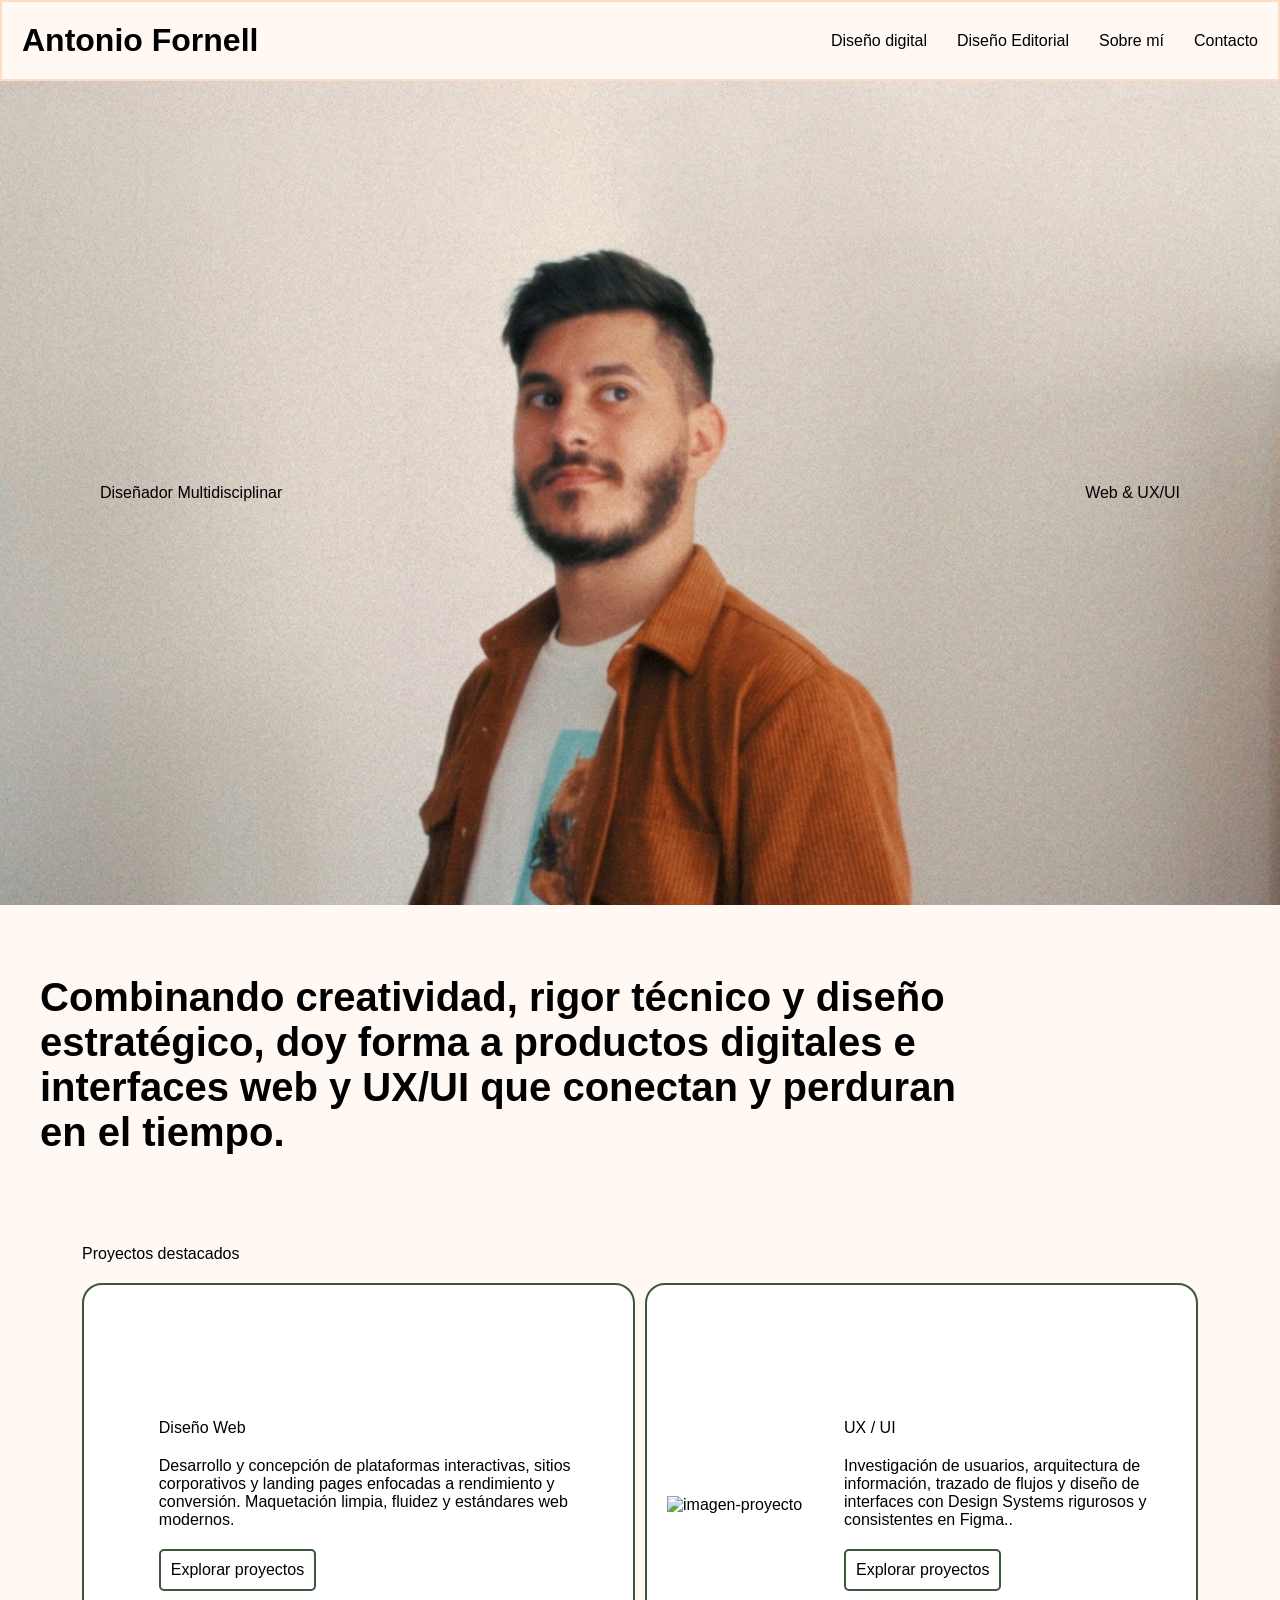
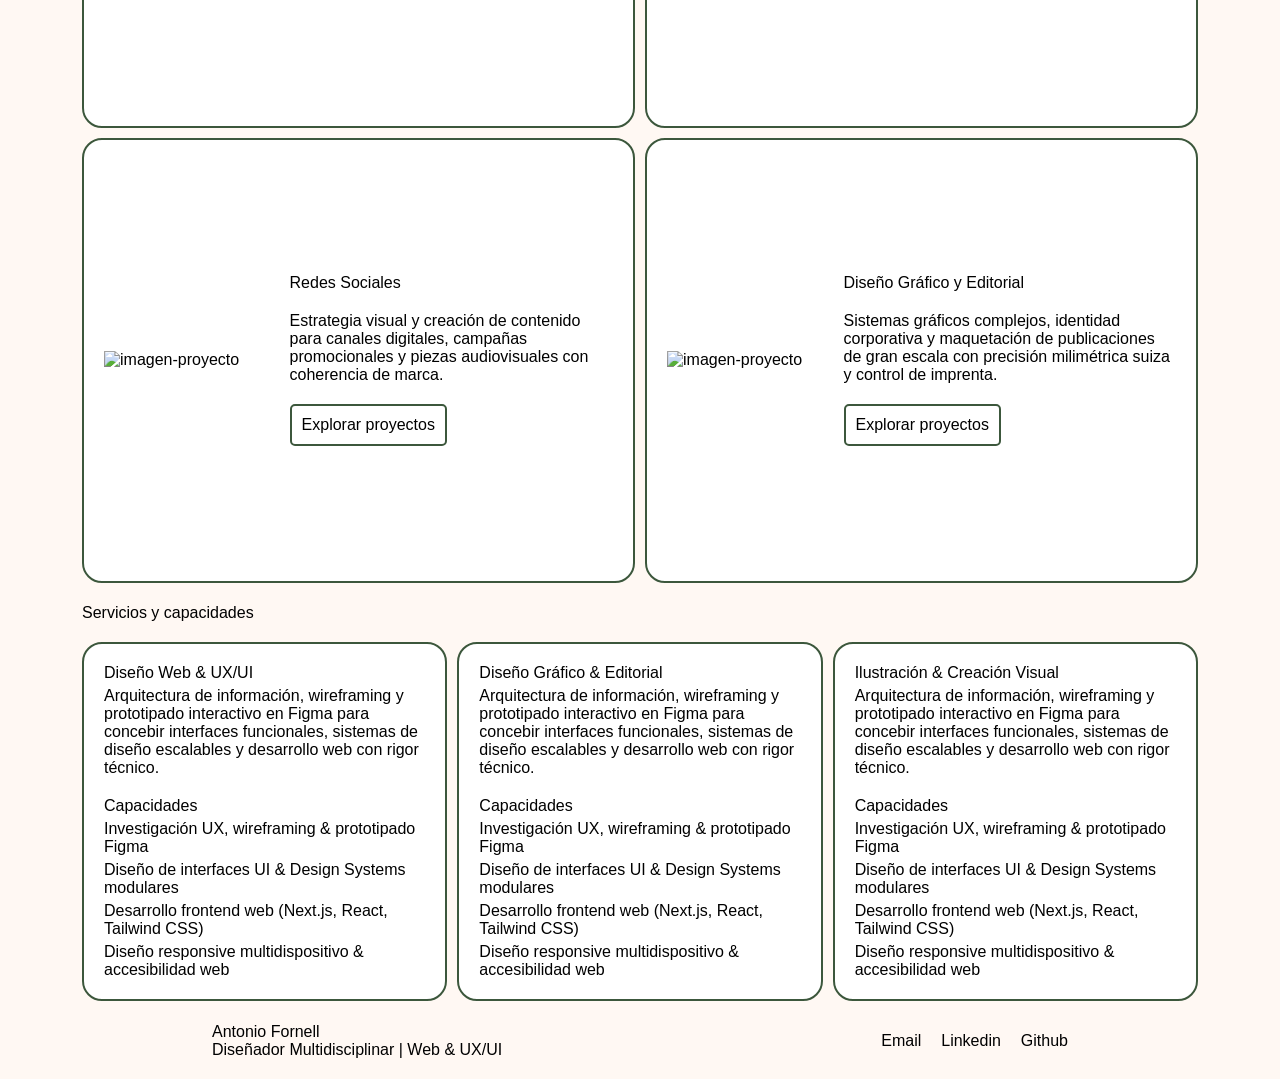
==== index.html @ 425135ae "Initial commit" ====
<!DOCTYPE html>
<html lang="en">

<head>
    <meta charset="UTF-8">
    <meta name="viewport" content="width=device-width, initial-scale=1.0">
    <title>Document</title>
    <link rel="stylesheet" href="css/index.css">
</head>

<body>


    <header class="Header">
        <h1 class="Header-h1">
            <a href="" class="Header-a">Antonio Fornell</a>
        </h1>
        <nav class="Header-nav">
            <ul class="Header-ul">
                <li class="Header-li">Diseño digital</li>
                <li class="Header-li">Diseño Editorial</li>
                <li class="Header-li">Sobre mí</li>
                <li class="Header-li">Contacto</li>
            </ul>
        </nav>
    </header>





    <main>


        <div class="Introduction">
            <h2 class="Introduction-h2">Diseñador Multidisciplinar</h2>
            <h2 class="Introduction-h2--work">Web & UX/UI</h3>
        </div>



        <div class="Text">
            <p class="Text-p">Combinando creatividad, rigor técnico y diseño estratégico, doy forma a productos
                digitales e interfaces web y UX/UI que conectan y perduran en el tiempo.</p>

        </div>


        <section class="Section-work">
            <h3 class="Section-h3">Proyectos destacados</h3>
            <ul class="Section-ul">
                <li class="Section-li--web">
                    <div class="Section-pictureweb"></div>
                    <div class="Section-web">
                        <h6 class="Web-h6">Diseño Web</h6>
                        <p class="Web-p">Desarrollo y concepción de plataformas interactivas, sitios corporativos y
                            landing pages enfocadas a rendimiento y conversión. Maquetación limpia, fluidez y estándares
                            web modernos.</p>
                        <a href="" target="_blank" class="Web-a">Explorar proyectos</a>
                    </div>
                </li>
                <li class="Section-li--ux">
                    <img src="" alt="imagen-proyecto" class="Section-img">
                    <div class="Section-web">
                        <h6 class="Web-h6">UX / UI</h6>
                        <p class="Web-p">Investigación de usuarios, arquitectura de información, trazado de flujos y
                            diseño de interfaces con Design Systems rigurosos y consistentes en Figma..</p>
                        <a href="" target="_blank" class="Web-a">Explorar proyectos</a>
                </li>
                <li class="Section-li--socials">
                    <img src="" alt="imagen-proyecto" class="Section-img">
                    <div class="Section-web">
                        <h6 class="Web-h6">Redes Sociales</h6>
                        <p class="Web-p">Estrategia visual y creación de contenido para canales digitales, campañas
                            promocionales y piezas audiovisuales con coherencia de marca.</p>
                        <a href="" target="_blank" class="Web-a">Explorar proyectos</a>
                    </div>
                </li>
                <li class="Section-li--edit">
                    <img src="" alt="imagen-proyecto" class="Section-img">
                    <div class="Section-web">
                        <h6 class="Web-h6">Diseño Gráfico y Editorial</h6>
                        <p class="Web-p">Sistemas gráficos complejos, identidad corporativa y maquetación de
                            publicaciones de gran escala con precisión milimétrica suiza y control de imprenta.</p>
                        <a href="" target="_blank" class="Web-a">Explorar proyectos</a>
                    </div>
                </li>
            </ul>
        </section>

        <section class="Section-service">
            <h3 class="Section-h3">Servicios y capacidades</h3>
            <ul class="Section-ul--service">
                <li class="Section-li--service">
                    <div class="Section-web">
                        <h4 class="Section-h4">Diseño Web & UX/UI</h4>
                        <p class="Section-p">Arquitectura de información, wireframing y prototipado interactivo en Figma
                            para concebir interfaces funcionales, sistemas de diseño escalables y desarrollo web con
                            rigor técnico.</p>
                    </div>
                    <div class="Section-service-web">
                        <h5 class="Section-h5">Capacidades</h5>
                        <ul class="Section-ul--web">
                            <li class="Section-service-li">Investigación UX, wireframing & prototipado Figma</li>
                            <li class="Section-service-li">Diseño de interfaces UI & Design Systems modulares</li>
                            <li class="Section-service-li">Desarrollo frontend web (Next.js, React, Tailwind CSS)</li>
                            <li class="Section-service-li">Diseño responsive multidispositivo & accesibilidad web</li>
                        </ul>
                    </div>

                </li>
                <li class="Section-li--service">
                    <div class="Section-web">
                        <h4 class="Section-h4">Diseño Gráfico & Editorial</h4>
                        <p class="Section-p">Arquitectura de información, wireframing y prototipado interactivo en Figma
                            para concebir interfaces funcionales, sistemas de diseño escalables y desarrollo web con
                            rigor técnico.</p>
                    </div>
                    <div class="Section-service-web">
                        <h5 class="Section-h5">Capacidades</h5>
                        <ul class="Section-ul--web">
                            <li class="Section-service-li">Investigación UX, wireframing & prototipado Figma</li>
                            <li class="Section-service-li">Diseño de interfaces UI & Design Systems modulares</li>
                            <li class="Section-service-li">Desarrollo frontend web (Next.js, React, Tailwind CSS)</li>
                            <li class="Section-service-li">Diseño responsive multidispositivo & accesibilidad web</li>
                        </ul>
                    </div>
                </li>
                <li class="Section-li--service">
                    <div class="Section-web">
                        <h4 class="Section-h4">Ilustración & Creación Visual</h4>
                        <p class="Section-p">Arquitectura de información, wireframing y prototipado interactivo en Figma
                            para concebir interfaces funcionales, sistemas de diseño escalables y desarrollo web con
                            rigor técnico.</p>
                    </div>
                    <div class="Section-service-web">
                        <h5 class="Section-h5">Capacidades</h5>
                        <ul class="Section-ul--web">
                            <li class="Section-service-li">Investigación UX, wireframing & prototipado Figma</li>
                            <li class="Section-service-li">Diseño de interfaces UI & Design Systems modulares</li>
                            <li class="Section-service-li">Desarrollo frontend web (Next.js, React, Tailwind CSS)</li>
                            <li class="Section-service-li">Diseño responsive multidispositivo & accesibilidad web</li>
                        </ul>
                    </div>
                </li>
            </ul>
        </section>



    </main>


    <footer class="Footer">
        <div class="Footer-title">
            <h4 class="Footer-h4">Antonio Fornell</h4>
            <h5 class="Footer-h5">Diseñador Multidisciplinar | Web & UX/UI</h5>
        </div>

        <div class="Footer-socials">
            <ul class="Footer-ul">
                <li class="Footer-li">
                    <a href="" target="_blank" class="Footer-a">Email</a>
                </li>
                <li class="Footer-li">
                    <a href="https://www.linkedin.com/in/antoniofornell/" target="_blank" class="Footer-a">Linkedin</a>
                </li>
                <li class="Footer-li">
                    <a href="https://github.com/antoniofornell6" target="_blank" class="Footer-a">Github</a>
                </li>
            </ul>
        </div>



    </footer>




</body>

</html>
---- css/index.css ----
* {
    margin: 0;
    padding: 0;
    border: 0;
    box-sizing: border-box;
}

:root {
    background-color: #fff8f3;
    font-size: 100%;
    font-family: system-ui, -apple-system, BlinkMacSystemFont, 'Segoe UI', Roboto, Oxygen, Ubuntu, Cantarell, 'Open Sans', 'Helvetica Neue', sans-serif;
    scroll-behavior: smooth;
}

body {
    font-family: Arial, Helvetica, sans-serif;
}

a {
    color: inherit;
    text-decoration: none;
    display: block;
}

p a {
    color: inherit;
    text-decoration: none;
    display: inline;
}

img {
    width: 100%;
    display: block;
}

li {
    list-style: none;
}

h1,
h2,
h3,
h4,
h5,
h6,
p,
a {
    font: inherit;
    color: inherit;
}




.Header {
    width: 100%;
    border: solid 2px #ffdbc1;

    display: flex;
    flex-flow: row nowrap;
    justify-content: space-between;
    align-items: center;
    padding: 20px;

    .Header-h1 {
        font-size: 200%;
        font-weight: 615;
    }

    .Header-nav {
        .Header-ul {
            display: flex;
            flex-flow: row nowrap;
            justify-content: space-between;
            align-items: center;
            gap: 30px;
        }
    }
}



/* El height lo he calculado según la altura que me sale de Header...
no se si debe ser asi o mejor quitar altura. Mi intención es */
.Introduction {
    width: 100%;

    height: calc(100vh - 4.7569rem);
    background-color: #fff8f3;

    display: flex;
    flex-flow: row nowrap;
    justify-content: space-between;
    align-items: center;
    gap: 1.25rem;
    padding: 6.25rem;

    background-image: url(../assets/portrait4.jpg);
    background-repeat: no-repeat;
    background-size: cover;
    background-position: center;
    background-attachment: scroll;


    /* En animación, mi intención es que tanto Introduction-h2 como Introduction-3
salgan de cada extremo con una linea por debajo de estos textos, en movimiento,
hasta quedarse cerca de la foto */
    .Introduction-h2 {
        display: flex;
        flex-flow: row nowrap;
        justify-content: start;
        align-items: start;
    }

    .Introduction-img {
        width: 30vw;
        max-width: 31.25rem;
    }

    .Introduction-h2--work {
        display: flex;
        flex-flow: row nowrap;
        justify-content: start;
        align-items: start;
    }
}








.Text {

    width: 100%;

    display: flex;
    flex-flow: row nowrap;
    justify-content: start;
    align-items: center;
    padding: 1.25rem 18.75rem 1.25rem 2.5rem;
    margin: 50px auto;

    .Text-p {
        font-size: 40px;
        font-weight: 600;
    }
}


.Section-work {
    width: 100%;

    display: flex;
    flex-flow: column nowrap;
    justify-content: center;
    align-items: center;
    gap: 20px;
    margin: 20px auto;
    padding: 20px;

    .Section-h3 {

        width: 90%;
    }

    .Section-ul {
        width: 90%;
        height: 100vh;

        display: grid;
        grid-template-columns: repeat(2, 1fr);
        gap: 10px;

        .Section-li--web {
            background-color: #ffffff;
            width: 100%;
            border: solid 2px rgb(60, 87, 60);
            border-radius: 1.25rem;

            display: flex;
            flex-flow: row nowrap;
            justify-content: space-between;
            align-items: center;
            gap: 20px;
            padding: 20px;

            .Section-pictureweb {
                background-color: red;
                width: 100px;

                    background-image: url(../assets/portrait4.jpg);
    background-repeat: no-repeat;
    background-size: cover;
    background-position: center;
    background-attachment: scroll;

            }

            .Section-web {
                gap: 20px;
                display: flex;
                flex-flow: column nowrap;
                justify-content: start;
                align-items: start;


                .Web-a {
                    border: solid 2px rgb(60, 87, 60);
                    padding: 10px;
                    border-radius: 5px;

                }
            }
        }

        .Section-li--ux {
            background-color: #ffffff;
            width: 100%;
            border: solid 2px rgb(60, 87, 60);

            border-radius: 1.25rem;

            display: flex;
            flex-flow: row nowrap;
            justify-content: space-between;
            align-items: center;
            gap: 20px;
            padding: 20px;

            .Section-web {
                gap: 20px;
                display: flex;
                flex-flow: column nowrap;
                justify-content: start;
                align-items: start;


                .Web-a {
                    border: solid 2px rgb(60, 87, 60);
                    padding: 10px;
                    border-radius: 5px;

                }
            }
        }

        .Section-li--socials {
            background-color: #ffffff;
            width: 100%;
            border: solid 2px rgb(60, 87, 60);
            border-radius: 1.25rem;

            display: flex;
            flex-flow: row nowrap;
            justify-content: space-between;
            align-items: center;
            gap: 20px;
            padding: 20px;

            .Section-web {
                gap: 20px;
                display: flex;
                flex-flow: column nowrap;
                justify-content: start;
                align-items: start;


                .Web-a {
                    border: solid 2px rgb(60, 87, 60);
                    padding: 10px;
                    border-radius: 5px;

                }
            }
        }

        .Section-li--edit {
            background-color: #ffffff;
            width: 100%;
            border: solid 2px rgb(60, 87, 60);
            border-radius: 1.25rem;

            display: flex;
            flex-flow: row nowrap;
            justify-content: space-between;
            align-items: center;
            gap: 20px;
            padding: 20px;

            .Section-web {
                gap: 20px;
                display: flex;
                flex-flow: column nowrap;
                justify-content: start;
                align-items: start;


                .Web-a {
                    border: solid 2px rgb(60, 87, 60);
                    padding: 10px;
                    border-radius: 5px;

                }
            }
        }
    }



}

.Section-service {
    width: 100%;
    height: 40vh;

    display: flex;
    flex-flow: column nowrap;
    justify-content: center;
    align-items: center;
    gap: 20px;
    margin: 20px auto;
    padding: 20px;

    .Section-h3 {
        width: 90%;
    }

    .Section-ul--service {

        width: 90%;

        display: grid;
        grid-template-columns: repeat(3, 1fr);
        gap: 10px;

        .Section-li--service {
            background-color: #ffffff;
            border: solid 2px rgb(60, 87, 60);
            border-radius: 1.25rem;
            width: 100%;

            display: flex;
            flex-flow: column nowrap;
            justify-content: start;
            align-items: center;
            gap: 1.25rem;
            padding: 1.25rem;

            .Section-web {
                display: flex;
                flex-flow: column nowrap;
                justify-content: start;
                align-items: start;
                gap: .3125rem;
            }

            .Section-service-web {
                display: flex;
                flex-flow: column nowrap;
                justify-content: start;
                align-items: start;
                gap: .3125rem;

                .Section-ul--web {
                    display: flex;
                    flex-flow: column nowrap;
                    justify-content: start;
                    align-items: start;
                    gap: .3125rem;
                }
            }

        }

        .Section-li--service {
            background-color: #ffffff;
            border: solid 2px rgb(60, 87, 60);
            border-radius: 1.25rem;
            width: 100%;

            display: flex;
            flex-flow: column nowrap;
            justify-content: start;
            align-items: center;
            gap: 1.25rem;
            padding: 1.25rem;

            .Section-web {
                display: flex;
                flex-flow: column nowrap;
                justify-content: start;
                align-items: start;
                gap: .3125rem;
            }

            .Section-service-web {
                display: flex;
                flex-flow: column nowrap;
                justify-content: start;
                align-items: start;
                gap: .3125rem;

                .Section-ul--web {
                    display: flex;
                    flex-flow: column nowrap;
                    justify-content: start;
                    align-items: start;
                    gap: .3125rem;
                }
            }

        }

        .Section-li--service {
            background-color: #ffffff;
            border: solid 2px rgb(60, 87, 60);
            border-radius: 1.25rem;
            width: 100%;

            display: flex;
            flex-flow: column nowrap;
            justify-content: start;
            align-items: center;
            gap: 1.25rem;
            padding: 1.25rem;

            .Section-web {
                display: flex;
                flex-flow: column nowrap;
                justify-content: start;
                align-items: start;
                gap: .3125rem;
            }

            .Section-service-web {
                display: flex;
                flex-flow: column nowrap;
                justify-content: start;
                align-items: start;
                gap: .3125rem;

                .Section-ul--web {
                    display: flex;
                    flex-flow: column nowrap;
                    justify-content: start;
                    align-items: start;
                    gap: .3125rem;
                }
            }

        }


    }


}


.Footer {
    width: 70%;
    display: flex;
    flex-flow: row nowrap;
    justify-content: space-between;
    align-items: center;
    gap: 20px;
    margin: auto;
    padding: 20px;


    .Footer-ul {


        display: flex;
        flex-flow: row nowrap;
        justify-content: space-between;
        align-items: center;
        gap: 20px;
    }
}
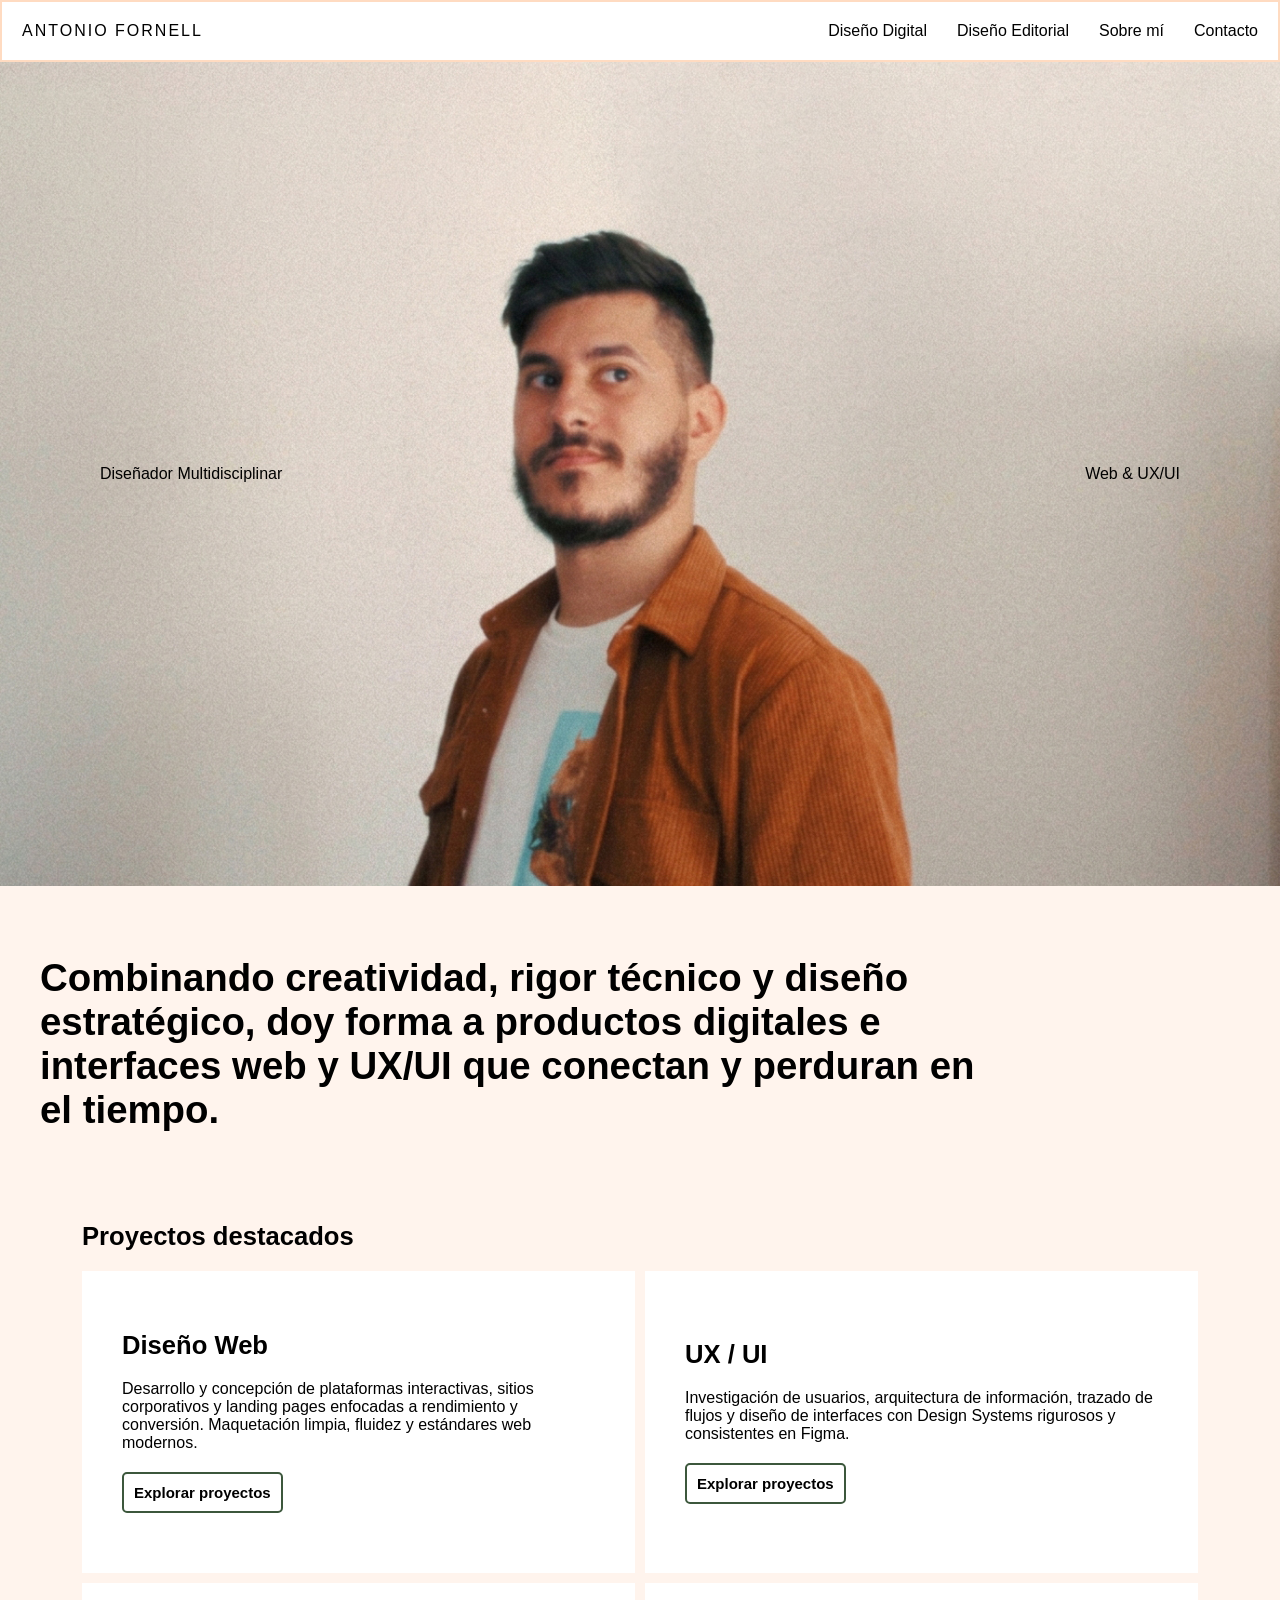
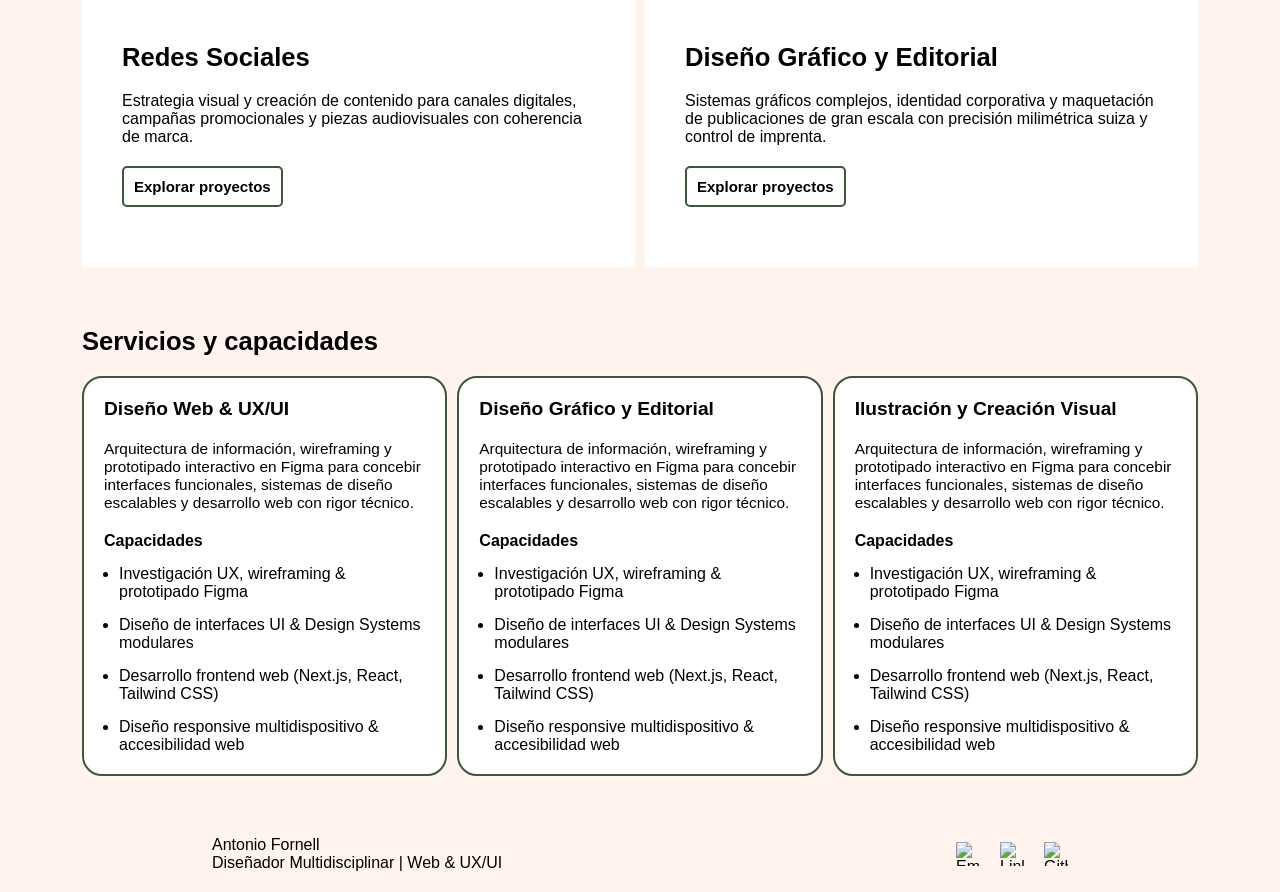
==== commit 525f475a: "Agregar imágenes de contacto y actualizar estilos en el diseño" ====
--- a/index.html
+++ b/index.html
@@ -17,7 +17,7 @@
         </h1>
         <nav class="Header-nav">
             <ul class="Header-ul">
-                <li class="Header-li">Diseño digital</li>
+                <li class="Header-li">Diseño Digital</li>
                 <li class="Header-li">Diseño Editorial</li>
                 <li class="Header-li">Sobre mí</li>
                 <li class="Header-li">Contacto</li>
@@ -48,41 +48,40 @@
 
         <section class="Section-work">
             <h3 class="Section-h3">Proyectos destacados</h3>
-            <ul class="Section-ul">
-                <li class="Section-li--web">
-                    <div class="Section-pictureweb"></div>
-                    <div class="Section-web">
-                        <h6 class="Web-h6">Diseño Web</h6>
-                        <p class="Web-p">Desarrollo y concepción de plataformas interactivas, sitios corporativos y
+            <ul class="Section-ul--work">
+                <li class="Section-li--work">
+                    <div class="Section-work">
+                        <h6 class="Work-h6">Diseño Web</h6>
+                        <p class="Work-p">Desarrollo y concepción de plataformas interactivas, sitios corporativos y
                             landing pages enfocadas a rendimiento y conversión. Maquetación limpia, fluidez y estándares
                             web modernos.</p>
-                        <a href="" target="_blank" class="Web-a">Explorar proyectos</a>
+                        <a href="" target="_blank" class="Work-a">Explorar proyectos</a>
                     </div>
                 </li>
-                <li class="Section-li--ux">
-                    <img src="" alt="imagen-proyecto" class="Section-img">
-                    <div class="Section-web">
-                        <h6 class="Web-h6">UX / UI</h6>
-                        <p class="Web-p">Investigación de usuarios, arquitectura de información, trazado de flujos y
-                            diseño de interfaces con Design Systems rigurosos y consistentes en Figma..</p>
-                        <a href="" target="_blank" class="Web-a">Explorar proyectos</a>
-                </li>
-                <li class="Section-li--socials">
-                    <img src="" alt="imagen-proyecto" class="Section-img">
-                    <div class="Section-web">
-                        <h6 class="Web-h6">Redes Sociales</h6>
-                        <p class="Web-p">Estrategia visual y creación de contenido para canales digitales, campañas
-                            promocionales y piezas audiovisuales con coherencia de marca.</p>
-                        <a href="" target="_blank" class="Web-a">Explorar proyectos</a>
+                <li class="Section-li--work">
+                    <div class="Section-work">
+                        <h6 class="Work-h6">UX / UI</h6>
+                        <p class="Work-p">Investigación de usuarios, arquitectura de información, trazado de flujos y
+                            diseño de interfaces con Design Systems rigurosos y consistentes en Figma.</p>
+                        <a href="" target="_blank" class="Work-a">Explorar proyectos</a>
                     </div>
                 </li>
-                <li class="Section-li--edit">
-                    <img src="" alt="imagen-proyecto" class="Section-img">
-                    <div class="Section-web">
-                        <h6 class="Web-h6">Diseño Gráfico y Editorial</h6>
-                        <p class="Web-p">Sistemas gráficos complejos, identidad corporativa y maquetación de
+
+                <li class="Section-li--work">
+                    <div class="Section-work">
+                        <h6 class="Work-h6">Redes Sociales</h6>
+                        <p class="Work-p">Estrategia visual y creación de contenido para canales digitales, campañas
+                            promocionales y piezas audiovisuales con coherencia de marca.</p>
+                        <a href="" target="_blank" class="Work-a">Explorar proyectos</a>
+                    </div>
+                </li>
+
+                <li class="Section-li--work">
+                    <div class="Section-work">
+                        <h6 class="Work-h6">Diseño Gráfico y Editorial</h6>
+                        <p class="Work-p">Sistemas gráficos complejos, identidad corporativa y maquetación de
                             publicaciones de gran escala con precisión milimétrica suiza y control de imprenta.</p>
-                        <a href="" target="_blank" class="Web-a">Explorar proyectos</a>
+                        <a href="" target="_blank" class="Work-a">Explorar proyectos</a>
                     </div>
                 </li>
             </ul>
@@ -90,60 +89,54 @@
 
         <section class="Section-service">
             <h3 class="Section-h3">Servicios y capacidades</h3>
-            <ul class="Section-ul--service">
-                <li class="Section-li--service">
-                    <div class="Section-web">
-                        <h4 class="Section-h4">Diseño Web & UX/UI</h4>
-                        <p class="Section-p">Arquitectura de información, wireframing y prototipado interactivo en Figma
-                            para concebir interfaces funcionales, sistemas de diseño escalables y desarrollo web con
-                            rigor técnico.</p>
-                    </div>
-                    <div class="Section-service-web">
-                        <h5 class="Section-h5">Capacidades</h5>
-                        <ul class="Section-ul--web">
+            <div class="Service">
+                <div class="Service-design">
+                    <h4 class="Section-h4">Diseño Web & UX/UI</h4>
+                    <p class="Section-p">Arquitectura de información, wireframing y prototipado interactivo en Figma
+                        para concebir interfaces funcionales, sistemas de diseño escalables y desarrollo web con
+                        rigor técnico.</p>
+                    <div class="Service-prop">
+                        <h5 class="Service-h5">Capacidades</h5>
+                        <ul class="Section-ul--design">
                             <li class="Section-service-li">Investigación UX, wireframing & prototipado Figma</li>
                             <li class="Section-service-li">Diseño de interfaces UI & Design Systems modulares</li>
                             <li class="Section-service-li">Desarrollo frontend web (Next.js, React, Tailwind CSS)</li>
                             <li class="Section-service-li">Diseño responsive multidispositivo & accesibilidad web</li>
                         </ul>
                     </div>
+                </div>
 
-                </li>
-                <li class="Section-li--service">
-                    <div class="Section-web">
-                        <h4 class="Section-h4">Diseño Gráfico & Editorial</h4>
-                        <p class="Section-p">Arquitectura de información, wireframing y prototipado interactivo en Figma
-                            para concebir interfaces funcionales, sistemas de diseño escalables y desarrollo web con
-                            rigor técnico.</p>
-                    </div>
-                    <div class="Section-service-web">
-                        <h5 class="Section-h5">Capacidades</h5>
-                        <ul class="Section-ul--web">
+                <div class="Service-design">
+                    <h4 class="Section-h4">Diseño Gráfico y Editorial</h4>
+                    <p class="Section-p">Arquitectura de información, wireframing y prototipado interactivo en Figma
+                        para concebir interfaces funcionales, sistemas de diseño escalables y desarrollo web con
+                        rigor técnico.</p>
+                    <div class="Service-prop">
+                        <h5 class="Service-h5">Capacidades</h5>
+                        <ul class="Section-ul--design">
                             <li class="Section-service-li">Investigación UX, wireframing & prototipado Figma</li>
                             <li class="Section-service-li">Diseño de interfaces UI & Design Systems modulares</li>
                             <li class="Section-service-li">Desarrollo frontend web (Next.js, React, Tailwind CSS)</li>
                             <li class="Section-service-li">Diseño responsive multidispositivo & accesibilidad web</li>
                         </ul>
                     </div>
-                </li>
-                <li class="Section-li--service">
-                    <div class="Section-web">
-                        <h4 class="Section-h4">Ilustración & Creación Visual</h4>
-                        <p class="Section-p">Arquitectura de información, wireframing y prototipado interactivo en Figma
-                            para concebir interfaces funcionales, sistemas de diseño escalables y desarrollo web con
-                            rigor técnico.</p>
-                    </div>
-                    <div class="Section-service-web">
-                        <h5 class="Section-h5">Capacidades</h5>
-                        <ul class="Section-ul--web">
+                </div>
+
+                <div class="Service-design">
+                    <h4 class="Section-h4">Ilustración y Creación Visual</h4>
+                    <p class="Section-p">Arquitectura de información, wireframing y prototipado interactivo en Figma
+                        para concebir interfaces funcionales, sistemas de diseño escalables y desarrollo web con
+                        rigor técnico.</p>
+                    <div class="Service-prop">
+                        <h5 class="Service-h5">Capacidades</h5>
+                        <ul class="Section-ul--design">
                             <li class="Section-service-li">Investigación UX, wireframing & prototipado Figma</li>
                             <li class="Section-service-li">Diseño de interfaces UI & Design Systems modulares</li>
                             <li class="Section-service-li">Desarrollo frontend web (Next.js, React, Tailwind CSS)</li>
                             <li class="Section-service-li">Diseño responsive multidispositivo & accesibilidad web</li>
                         </ul>
                     </div>
-                </li>
-            </ul>
+                </div>
         </section>
 
 
@@ -160,13 +153,19 @@
         <div class="Footer-socials">
             <ul class="Footer-ul">
                 <li class="Footer-li">
-                    <a href="" target="_blank" class="Footer-a">Email</a>
+                    <a href="mailto:fornell6795@hotmail.com" target="_blank" class="Footer-a">
+                        <img src="../PEC-04/assets/email.png" alt="Email" class="Socials-img">
+                    </a>
                 </li>
                 <li class="Footer-li">
-                    <a href="https://www.linkedin.com/in/antoniofornell/" target="_blank" class="Footer-a">Linkedin</a>
+                    <a href="https://www.linkedin.com/in/antoniofornell/" target="_blank" class="Footer-a">
+                        <img src="../PEC-04/assets/linkedin.png" alt="Linkedin" class="Socials-img">
+                    </a>
                 </li>
                 <li class="Footer-li">
-                    <a href="https://github.com/antoniofornell6" target="_blank" class="Footer-a">Github</a>
+                    <a href="https://github.com/antoniofornell6" target="_blank" class="Footer-a">
+                        <img src="../PEC-04/assets/github.png" alt="Github" class="Socials-img">
+                    </a>
                 </li>
             </ul>
         </div>
--- a/css/index.css
+++ b/css/index.css
@@ -6,7 +6,7 @@
 }
 
 :root {
-    background-color: #fff8f3;
+    background-color: #fff4ed;
     font-size: 100%;
     font-family: system-ui, -apple-system, BlinkMacSystemFont, 'Segoe UI', Roboto, Oxygen, Ubuntu, Cantarell, 'Open Sans', 'Helvetica Neue', sans-serif;
     scroll-behavior: smooth;
@@ -54,6 +54,7 @@
 
 .Header {
     width: 100%;
+    background-color: #ffffff;
     border: solid 2px #ffdbc1;
 
     display: flex;
@@ -63,8 +64,10 @@
     padding: 20px;
 
     .Header-h1 {
-        font-size: 200%;
-        font-weight: 615;
+        text-transform: uppercase;
+        font-size: 100%;
+        font-weight: 100;
+        letter-spacing: 2px;
     }
 
     .Header-nav {
@@ -144,7 +147,7 @@
     margin: 50px auto;
 
     .Text-p {
-        font-size: 40px;
+        font-size: 3vw;
         font-weight: 600;
     }
 }
@@ -164,21 +167,20 @@
     .Section-h3 {
 
         width: 90%;
-    }
-
-    .Section-ul {
+        font-size: 2vw;
+        font-weight: 600;
+    }
+
+    .Section-ul--work {
         width: 90%;
-        height: 100vh;
-
         display: grid;
         grid-template-columns: repeat(2, 1fr);
         gap: 10px;
 
-        .Section-li--web {
+        .Section-li--work {
             background-color: #ffffff;
             width: 100%;
-            border: solid 2px rgb(60, 87, 60);
-            border-radius: 1.25rem;
+
 
             display: flex;
             flex-flow: row nowrap;
@@ -187,19 +189,13 @@
             gap: 20px;
             padding: 20px;
 
-            .Section-pictureweb {
-                background-color: red;
-                width: 100px;
-
-                    background-image: url(../assets/portrait4.jpg);
-    background-repeat: no-repeat;
-    background-size: cover;
-    background-position: center;
-    background-attachment: scroll;
-
-            }
-
-            .Section-web {
+            .Work-h6 {
+                font-size: 2vw;
+                font-weight: 600;
+            }
+
+
+            .Section-work {
                 gap: 20px;
                 display: flex;
                 flex-flow: column nowrap;
@@ -207,105 +203,16 @@
                 align-items: start;
 
 
-                .Web-a {
+                .Work-a {
                     border: solid 2px rgb(60, 87, 60);
                     padding: 10px;
                     border-radius: 5px;
+                    font-size: .9375rem;
+                    font-weight: 600;
 
                 }
             }
         }
-
-        .Section-li--ux {
-            background-color: #ffffff;
-            width: 100%;
-            border: solid 2px rgb(60, 87, 60);
-
-            border-radius: 1.25rem;
-
-            display: flex;
-            flex-flow: row nowrap;
-            justify-content: space-between;
-            align-items: center;
-            gap: 20px;
-            padding: 20px;
-
-            .Section-web {
-                gap: 20px;
-                display: flex;
-                flex-flow: column nowrap;
-                justify-content: start;
-                align-items: start;
-
-
-                .Web-a {
-                    border: solid 2px rgb(60, 87, 60);
-                    padding: 10px;
-                    border-radius: 5px;
-
-                }
-            }
-        }
-
-        .Section-li--socials {
-            background-color: #ffffff;
-            width: 100%;
-            border: solid 2px rgb(60, 87, 60);
-            border-radius: 1.25rem;
-
-            display: flex;
-            flex-flow: row nowrap;
-            justify-content: space-between;
-            align-items: center;
-            gap: 20px;
-            padding: 20px;
-
-            .Section-web {
-                gap: 20px;
-                display: flex;
-                flex-flow: column nowrap;
-                justify-content: start;
-                align-items: start;
-
-
-                .Web-a {
-                    border: solid 2px rgb(60, 87, 60);
-                    padding: 10px;
-                    border-radius: 5px;
-
-                }
-            }
-        }
-
-        .Section-li--edit {
-            background-color: #ffffff;
-            width: 100%;
-            border: solid 2px rgb(60, 87, 60);
-            border-radius: 1.25rem;
-
-            display: flex;
-            flex-flow: row nowrap;
-            justify-content: space-between;
-            align-items: center;
-            gap: 20px;
-            padding: 20px;
-
-            .Section-web {
-                gap: 20px;
-                display: flex;
-                flex-flow: column nowrap;
-                justify-content: start;
-                align-items: start;
-
-
-                .Web-a {
-                    border: solid 2px rgb(60, 87, 60);
-                    padding: 10px;
-                    border-radius: 5px;
-
-                }
-            }
-        }
     }
 
 
@@ -314,8 +221,6 @@
 
 .Section-service {
     width: 100%;
-    height: 40vh;
-
     display: flex;
     flex-flow: column nowrap;
     justify-content: center;
@@ -326,17 +231,17 @@
 
     .Section-h3 {
         width: 90%;
-    }
-
-    .Section-ul--service {
-
+        font-size: 2vw;
+        font-weight: 600;
+    }
+
+    .Service {
         width: 90%;
-
         display: grid;
         grid-template-columns: repeat(3, 1fr);
         gap: 10px;
 
-        .Section-li--service {
+        .Service-design {
             background-color: #ffffff;
             border: solid 2px rgb(60, 87, 60);
             border-radius: 1.25rem;
@@ -345,119 +250,52 @@
             display: flex;
             flex-flow: column nowrap;
             justify-content: start;
-            align-items: center;
+            align-items: start;
             gap: 1.25rem;
             padding: 1.25rem;
 
-            .Section-web {
+            .Section-h4 {
+                width: 90%;
+                font-size: 1.5vw;
+                font-weight: 600;
+            }
+
+            .Section-p {
+                font-size: 1.2vw;
+                font-weight: 100;
+            }
+
+        }
+
+        .Service-prop {
+            display: flex;
+            flex-flow: column nowrap;
+            justify-content: start;
+            align-items: start;
+            gap: .3125rem;
+
+            .Service-h5 {
+                width: 90%;
+                font-size: 1.25vw;
+                font-weight: 600;
+            }
+
+            .Section-ul--design {
                 display: flex;
                 flex-flow: column nowrap;
                 justify-content: start;
                 align-items: start;
                 gap: .3125rem;
-            }
-
-            .Section-service-web {
-                display: flex;
-                flex-flow: column nowrap;
-                justify-content: start;
-                align-items: start;
-                gap: .3125rem;
-
-                .Section-ul--web {
-                    display: flex;
-                    flex-flow: column nowrap;
-                    justify-content: start;
-                    align-items: start;
-                    gap: .3125rem;
+
+                .Section-service-li {
+                    list-style-type: disc;
+                    margin: .625rem 0px 0px .9375rem;
                 }
             }
-
-        }
-
-        .Section-li--service {
-            background-color: #ffffff;
-            border: solid 2px rgb(60, 87, 60);
-            border-radius: 1.25rem;
-            width: 100%;
-
-            display: flex;
-            flex-flow: column nowrap;
-            justify-content: start;
-            align-items: center;
-            gap: 1.25rem;
-            padding: 1.25rem;
-
-            .Section-web {
-                display: flex;
-                flex-flow: column nowrap;
-                justify-content: start;
-                align-items: start;
-                gap: .3125rem;
-            }
-
-            .Section-service-web {
-                display: flex;
-                flex-flow: column nowrap;
-                justify-content: start;
-                align-items: start;
-                gap: .3125rem;
-
-                .Section-ul--web {
-                    display: flex;
-                    flex-flow: column nowrap;
-                    justify-content: start;
-                    align-items: start;
-                    gap: .3125rem;
-                }
-            }
-
-        }
-
-        .Section-li--service {
-            background-color: #ffffff;
-            border: solid 2px rgb(60, 87, 60);
-            border-radius: 1.25rem;
-            width: 100%;
-
-            display: flex;
-            flex-flow: column nowrap;
-            justify-content: start;
-            align-items: center;
-            gap: 1.25rem;
-            padding: 1.25rem;
-
-            .Section-web {
-                display: flex;
-                flex-flow: column nowrap;
-                justify-content: start;
-                align-items: start;
-                gap: .3125rem;
-            }
-
-            .Section-service-web {
-                display: flex;
-                flex-flow: column nowrap;
-                justify-content: start;
-                align-items: start;
-                gap: .3125rem;
-
-                .Section-ul--web {
-                    display: flex;
-                    flex-flow: column nowrap;
-                    justify-content: start;
-                    align-items: start;
-                    gap: .3125rem;
-                }
-            }
-
-        }
-
-
-    }
-
-
-}
+        }
+    }
+}
+
 
 
 .Footer {
@@ -479,5 +317,12 @@
         justify-content: space-between;
         align-items: center;
         gap: 20px;
+
+
+        .Socials-img {
+            width: 24px;
+            height: 24px;
+            object-fit: contain;
+        }
     }
 }
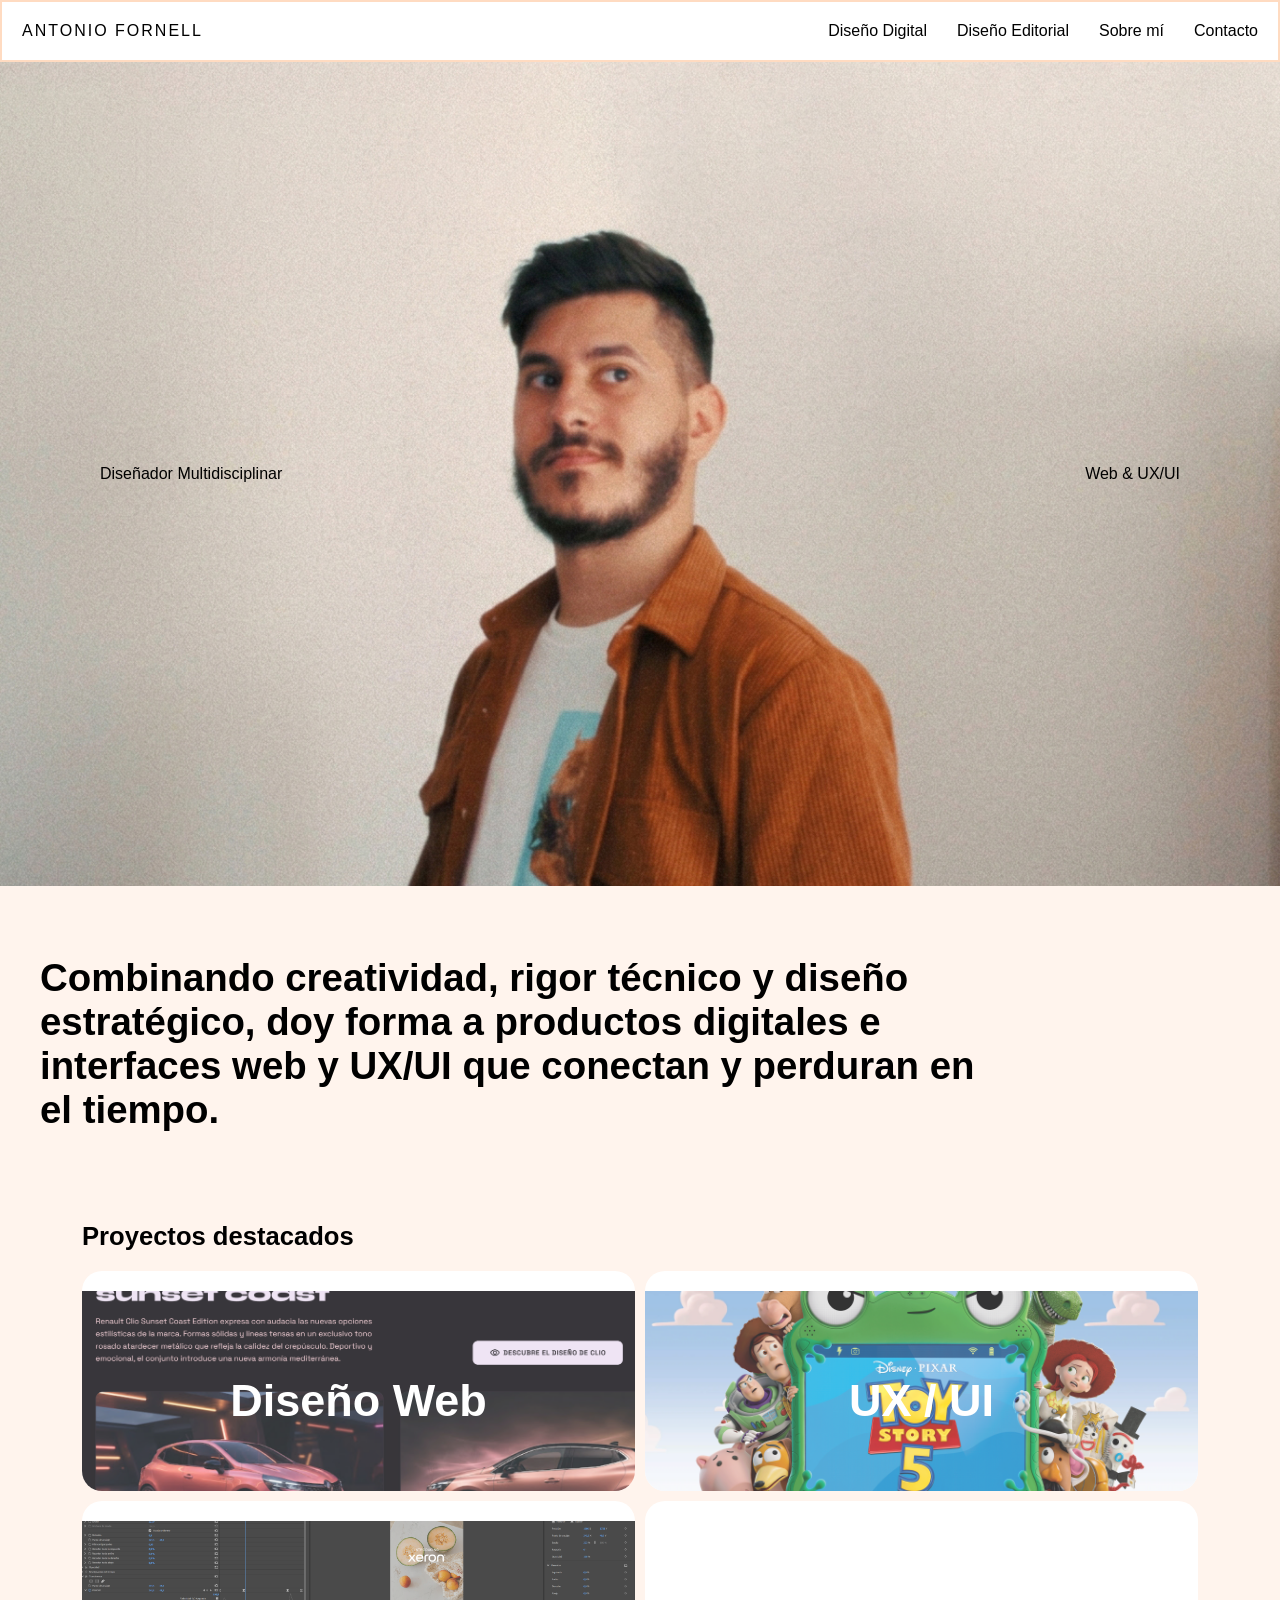
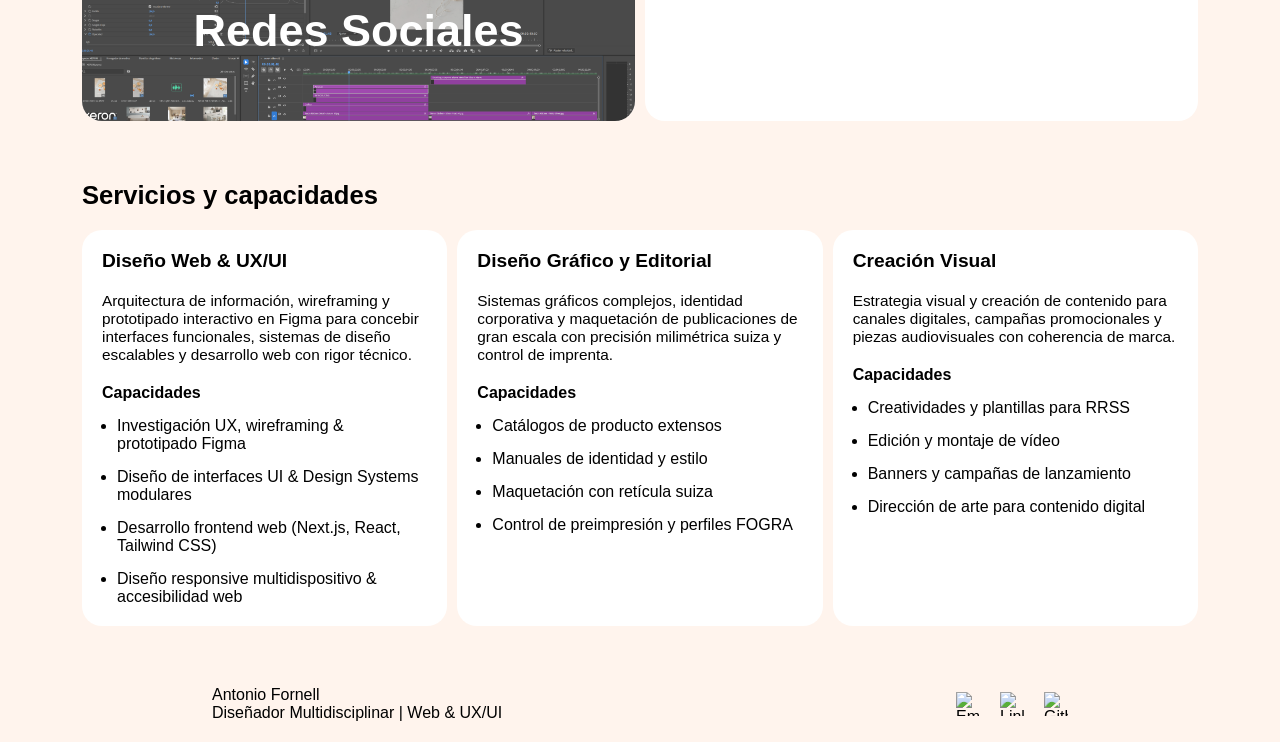
==== commit d62f642a: "ultimas imagenes insertadas y transiciones bloques" ====
--- a/index.html
+++ b/index.html
@@ -50,40 +50,64 @@
             <h3 class="Section-h3">Proyectos destacados</h3>
             <ul class="Section-ul--work">
                 <li class="Section-li--work">
-                    <div class="Section-work">
-                        <h6 class="Work-h6">Diseño Web</h6>
-                        <p class="Work-p">Desarrollo y concepción de plataformas interactivas, sitios corporativos y
-                            landing pages enfocadas a rendimiento y conversión. Maquetación limpia, fluidez y estándares
-                            web modernos.</p>
-                        <a href="" target="_blank" class="Work-a">Explorar proyectos</a>
-                    </div>
-                </li>
+                    <div class="Work">
+                        <div class="Section-work work-web">
+                            <h6 class="Work-h6">Diseño Web</h6>
+                        </div>
+                        <div class="Section-work-inv">
+                            <h6 class="Work-h6">Diseño Web</h6>
+                            <p class="Work-p">Desarrollo y concepción de plataformas interactivas, sitios corporativos y
+                                landing pages enfocadas a rendimiento y conversión. Maquetación limpia, fluidez y
+                                estándares
+                                web modernos.</p>
+                            <a href="" target="_blank" class="Work-a">Explorar proyectos</a>
+                        </div>
+                    </div>
+                </li>
+
                 <li class="Section-li--work">
-                    <div class="Section-work">
-                        <h6 class="Work-h6">UX / UI</h6>
-                        <p class="Work-p">Investigación de usuarios, arquitectura de información, trazado de flujos y
-                            diseño de interfaces con Design Systems rigurosos y consistentes en Figma.</p>
-                        <a href="" target="_blank" class="Work-a">Explorar proyectos</a>
+                    <div class="Work">
+                        <div class="Section-work work-ux">
+                            <h6 class="Work-h6">UX / UI</h6>
+                        </div>
+                        <div class="Section-work-inv">
+                            <h6 class="Work-h6">UX / UI</h6>
+                            <p class="Work-p">Investigación de usuarios, arquitectura de información, trazado de flujos
+                                y
+                                diseño de interfaces con Design Systems rigurosos y consistentes en Figma.</p>
+                            <a href="" target="_blank" class="Work-a">Explorar proyectos</a>
+                        </div>
                     </div>
                 </li>
 
                 <li class="Section-li--work">
-                    <div class="Section-work">
-                        <h6 class="Work-h6">Redes Sociales</h6>
-                        <p class="Work-p">Estrategia visual y creación de contenido para canales digitales, campañas
+                    <div class="Work">
+                        <div class="Section-work work-social">
+                            <h6 class="Work-h6">Redes Sociales</h6>
+                        </div>
+                        <div class="Section-work-inv">
+                            <h6 class="Work-h6">Redes Sociales</h6>
+                            <p class="Work-p">Estrategia visual y creación de contenido para canales digitales, campañas
                             promocionales y piezas audiovisuales con coherencia de marca.</p>
-                        <a href="" target="_blank" class="Work-a">Explorar proyectos</a>
-                    </div>
-                </li>
-
-                <li class="Section-li--work">
-                    <div class="Section-work">
-                        <h6 class="Work-h6">Diseño Gráfico y Editorial</h6>
-                        <p class="Work-p">Sistemas gráficos complejos, identidad corporativa y maquetación de
+                            <a href="" target="_blank" class="Work-a">Explorar proyectos</a>
+                        </div>
+                    </div>
+                </li>
+
+                                <li class="Section-li--work">
+                    <div class="Work">
+                        <div class="Section-work work-edit">
+                            <h6 class="Work-h6">Diseño Gráfico y Editorial</h6>
+                        </div>
+                        <div class="Section-work-inv">
+                            <h6 class="Work-h6">Diseño Gráfico y Editorial</h6>
+                            <p class="Work-p">Sistemas gráficos complejos, identidad corporativa y maquetación de
                             publicaciones de gran escala con precisión milimétrica suiza y control de imprenta.</p>
-                        <a href="" target="_blank" class="Work-a">Explorar proyectos</a>
-                    </div>
-                </li>
+                            <a href="" target="_blank" class="Work-a">Explorar proyectos</a>
+                        </div>
+                    </div>
+                </li>
+
             </ul>
         </section>
 
@@ -108,32 +132,28 @@
 
                 <div class="Service-design">
                     <h4 class="Section-h4">Diseño Gráfico y Editorial</h4>
-                    <p class="Section-p">Arquitectura de información, wireframing y prototipado interactivo en Figma
-                        para concebir interfaces funcionales, sistemas de diseño escalables y desarrollo web con
-                        rigor técnico.</p>
+                    <p class="Section-p">Sistemas gráficos complejos, identidad corporativa y maquetación de publicaciones de gran escala con precisión milimétrica suiza y control de imprenta.</p>
                     <div class="Service-prop">
                         <h5 class="Service-h5">Capacidades</h5>
                         <ul class="Section-ul--design">
-                            <li class="Section-service-li">Investigación UX, wireframing & prototipado Figma</li>
-                            <li class="Section-service-li">Diseño de interfaces UI & Design Systems modulares</li>
-                            <li class="Section-service-li">Desarrollo frontend web (Next.js, React, Tailwind CSS)</li>
-                            <li class="Section-service-li">Diseño responsive multidispositivo & accesibilidad web</li>
+                            <li class="Section-service-li">Catálogos de producto extensos</li>
+                            <li class="Section-service-li">Manuales de identidad y estilo</li>
+                            <li class="Section-service-li">Maquetación con retícula suiza</li>
+                            <li class="Section-service-li">Control de preimpresión y perfiles FOGRA</li>
                         </ul>
                     </div>
                 </div>
 
                 <div class="Service-design">
-                    <h4 class="Section-h4">Ilustración y Creación Visual</h4>
-                    <p class="Section-p">Arquitectura de información, wireframing y prototipado interactivo en Figma
-                        para concebir interfaces funcionales, sistemas de diseño escalables y desarrollo web con
-                        rigor técnico.</p>
+                    <h4 class="Section-h4">Creación Visual</h4>
+                    <p class="Section-p">Estrategia visual y creación de contenido para canales digitales, campañas promocionales y piezas audiovisuales con coherencia de marca.</p>
                     <div class="Service-prop">
                         <h5 class="Service-h5">Capacidades</h5>
                         <ul class="Section-ul--design">
-                            <li class="Section-service-li">Investigación UX, wireframing & prototipado Figma</li>
-                            <li class="Section-service-li">Diseño de interfaces UI & Design Systems modulares</li>
-                            <li class="Section-service-li">Desarrollo frontend web (Next.js, React, Tailwind CSS)</li>
-                            <li class="Section-service-li">Diseño responsive multidispositivo & accesibilidad web</li>
+                            <li class="Section-service-li">Creatividades y plantillas para RRSS</li>
+                            <li class="Section-service-li">Edición y montaje de vídeo</li>
+                            <li class="Section-service-li">Banners y campañas de lanzamiento</li>
+                            <li class="Section-service-li">Dirección de arte para contenido digital</li>
                         </ul>
                     </div>
                 </div>
--- a/css/index.css
+++ b/css/index.css
@@ -51,7 +51,9 @@
 
 
 
-
+/* Es posible que añada más adelante un position fixed o algo por el estilo para que,
+una vez se scrollea hacia abajo, el header se acorte y desaparezca, pero cuando hagas scroll hacia arriba, vuelva a aparercer en pequeño para desplegarse.
+Solo se vería desplegado si estás en el inicio inicio de esta web*/
 .Header {
     width: 100%;
     background-color: #ffffff;
@@ -107,7 +109,8 @@
 
     /* En animación, mi intención es que tanto Introduction-h2 como Introduction-3
 salgan de cada extremo con una linea por debajo de estos textos, en movimiento,
-hasta quedarse cerca de la foto */
+hasta quedarse cerca de la foto. Por otro lado, no se si es posible una animacion de una foto más pequeña, junto a otras muchas fotos (de proyectos)
+que van desapareciendo hasta quedarse la que tengo puesta actual */
     .Introduction-h2 {
         display: flex;
         flex-flow: row nowrap;
@@ -152,7 +155,8 @@
     }
 }
 
-
+/* No termino de conseguir que las fotos de fondo se centren en el bloque... por otro lado, no tengo claro que esto funcione,
+ya que el texto (los titulares .Work-h6) no termina de verse bien por el fondo de imagen */
 .Section-work {
     width: 100%;
 
@@ -163,6 +167,11 @@
     gap: 20px;
     margin: 20px auto;
     padding: 20px;
+
+    background-repeat: no-repeat;
+    background-size: cover;
+    background-position: center;
+    background-attachment: scroll;
 
     .Section-h3 {
 
@@ -180,14 +189,24 @@
         .Section-li--work {
             background-color: #ffffff;
             width: 100%;
+            border-radius: 1.25rem;
+            min-height: 13.75rem;
 
 
             display: flex;
             flex-flow: row nowrap;
             justify-content: space-between;
-            align-items: center;
+            align-items: stretch;
             gap: 20px;
-            padding: 20px;
+
+            overflow: hidden;
+
+
+            .Work {
+                width: 100%;
+                height: 100%;
+                position: relative;
+            }
 
             .Work-h6 {
                 font-size: 2vw;
@@ -196,11 +215,22 @@
 
 
             .Section-work {
+                width: 100%;
+                height: 100%;
+                padding: 20px;
+                opacity: 80%;
+
                 gap: 20px;
                 display: flex;
                 flex-flow: column nowrap;
-                justify-content: start;
-                align-items: start;
+                justify-content: center;
+                align-items: center;
+
+
+                .Work-h6 {
+                    color: #ffffff;
+                    font-size: 5vh;
+                }
 
 
                 .Work-a {
@@ -212,7 +242,73 @@
 
                 }
             }
+
+            .Section-work-inv {
+                width: 100%;
+                height: 100%;
+                gap: 20px;
+                display: flex;
+                flex-flow: column nowrap;
+                justify-content: start;
+                align-items: start;
+                padding: 20px;
+
+
+                .Work-a {
+                    border: solid 2px rgb(60, 87, 60);
+                    padding: 10px;
+                    border-radius: 5px;
+                    font-size: .9375rem;
+                    font-weight: 600;
+
+                }
+            }
         }
+    }
+
+
+    .work-web {
+        background-image: url(../assets/WEB\ Renault.png);
+
+    }
+
+    .work-ux {
+        background-image: url(../assets/WEB\ Pixar.png);
+    }
+
+    .work-social{
+        background-image: url(../assets/PREMIERE\ VIDEO\ XERON.png);
+    }
+
+        .work-edit{
+        background-image: url(../assets/CATÁLOGO\ BATHROOM\ -\ 2025\ CANADA4.jpg);
+    }
+
+    .Section-li--work {
+        perspective: 1200px;
+    }
+
+
+    .Work {
+        transform: rotateX(0deg);
+        transition: all .5s ease;
+        transform-style: preserve-3d;
+    }
+
+    .Section-li--work:hover .Work {
+        transform: rotateX(180deg);
+    }
+
+    .Section-work-inv {
+        transform: rotateX(180deg);
+        backface-visibility: hidden;
+
+        position: absolute;
+        top: 0;
+    }
+
+    .Section-work {
+        backface-visibility: hidden;
     }
 
 
@@ -243,7 +339,6 @@
 
         .Service-design {
             background-color: #ffffff;
-            border: solid 2px rgb(60, 87, 60);
             border-radius: 1.25rem;
             width: 100%;
 
@@ -304,9 +399,9 @@
     flex-flow: row nowrap;
     justify-content: space-between;
     align-items: center;
-    gap: 20px;
+    gap: 1.25rem;
     margin: auto;
-    padding: 20px;
+    padding: 1.25rem;
 
 
     .Footer-ul {
@@ -316,12 +411,12 @@
         flex-flow: row nowrap;
         justify-content: space-between;
         align-items: center;
-        gap: 20px;
+        gap: 1.25rem;
 
 
         .Socials-img {
-            width: 24px;
-            height: 24px;
+            width: 1.5rem;
+            height: 1.5rem;
             object-fit: contain;
         }
     }
